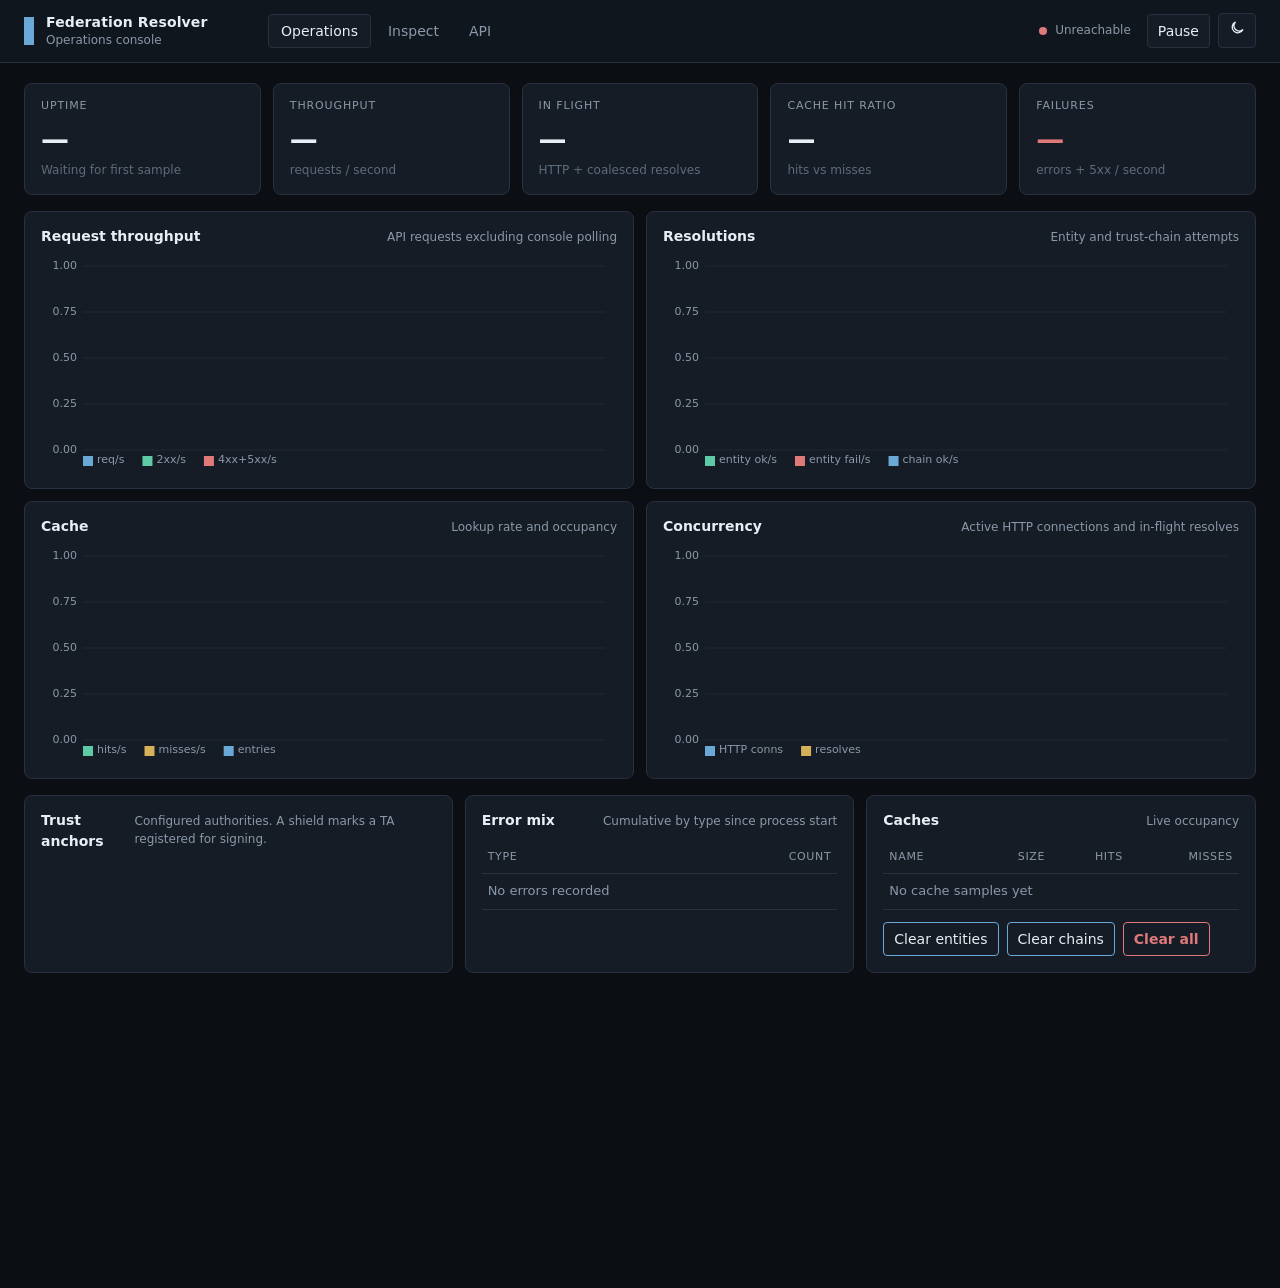
==== static/index.html @ e3e3c402 "add loadtest" ====
<!DOCTYPE html>
<html lang="en" data-theme="dark">
<head>
    <meta charset="UTF-8">
    <meta name="viewport" content="width=device-width, initial-scale=1.0">
    <title>Federation Resolver</title>
    <link rel="stylesheet" href="/static/css/console.css">
</head>
<body>
    <header class="topbar">
        <div class="brand">
            <span class="brand-mark" aria-hidden="true"></span>
            <div>
                <div class="brand-name" id="serviceName">Federation Resolver</div>
                <div class="brand-sub">Operations console</div>
            </div>
        </div>
        <nav class="tabs" role="tablist">
            <button class="tab is-active" data-view="ops" role="tab" aria-selected="true">Operations</button>
            <button class="tab" data-view="inspect" role="tab" aria-selected="false">Inspect</button>
            <button class="tab" data-view="api" role="tab" aria-selected="false">API</button>
        </nav>
        <div class="topbar-actions">
            <span class="live-pill" id="livePill" title="Live metrics polling">
                <span class="live-dot"></span>
                <span id="liveLabel">Live</span>
            </span>
            <button class="icon-btn" id="signOutBtn" type="button" hidden>Sign out</button>
            <button class="icon-btn" id="pauseBtn" type="button" title="Pause live updates">Pause</button>
            <button class="icon-btn" id="themeBtn" type="button" title="Toggle theme" aria-label="Toggle color theme">
                <svg class="icon-sun" width="16" height="16" viewBox="0 0 24 24" fill="none" stroke="currentColor" stroke-width="2"><circle cx="12" cy="12" r="4"/><path d="M12 2v2M12 20v2M4.9 4.9l1.4 1.4M17.7 17.7l1.4 1.4M2 12h2M20 12h2M4.9 19.1l1.4-1.4M17.7 6.3l1.4-1.4"/></svg>
                <svg class="icon-moon" width="16" height="16" viewBox="0 0 24 24" fill="none" stroke="currentColor" stroke-width="2"><path d="M21 14.3A8.5 8.5 0 1 1 9.7 3 7 7 0 0 0 21 14.3z"/></svg>
            </button>
        </div>
    </header>

    <main>
        <section id="view-ops" class="view is-active">
            <div class="kpi-row">
                <article class="kpi">
                    <div class="kpi-label">Uptime</div>
                    <div class="kpi-value" id="kpiUptime">—</div>
                    <div class="kpi-hint" id="kpiUpdated">Waiting for first sample</div>
                </article>
                <article class="kpi">
                    <div class="kpi-label">Throughput</div>
                    <div class="kpi-value" id="kpiRps">—</div>
                    <div class="kpi-hint">requests / second</div>
                </article>
                <article class="kpi">
                    <div class="kpi-label">In flight</div>
                    <div class="kpi-value" id="kpiInflight">—</div>
                    <div class="kpi-hint">HTTP + coalesced resolves</div>
                </article>
                <article class="kpi">
                    <div class="kpi-label">Cache hit ratio</div>
                    <div class="kpi-value" id="kpiHitRatio">—</div>
                    <div class="kpi-hint" id="kpiCacheHint">hits vs misses</div>
                </article>
                <article class="kpi kpi-alert">
                    <div class="kpi-label">Failures</div>
                    <div class="kpi-value" id="kpiFail">—</div>
                    <div class="kpi-hint">errors + 5xx / second</div>
                </article>
            </div>

            <div class="chart-grid">
                <section class="panel">
                    <header class="panel-head">
                        <h2>Request throughput</h2>
                        <p>API requests excluding console polling</p>
                    </header>
                    <canvas id="chartThroughput" height="180"></canvas>
                </section>
                <section class="panel">
                    <header class="panel-head">
                        <h2>Resolutions</h2>
                        <p>Entity and trust-chain attempts</p>
                    </header>
                    <canvas id="chartResolutions" height="180"></canvas>
                </section>
                <section class="panel">
                    <header class="panel-head">
                        <h2>Cache</h2>
                        <p>Lookup rate and occupancy</p>
                    </header>
                    <canvas id="chartCache" height="180"></canvas>
                </section>
                <section class="panel">
                    <header class="panel-head">
                        <h2>Concurrency</h2>
                        <p>Active HTTP connections and in-flight resolves</p>
                    </header>
                    <canvas id="chartConcurrency" height="180"></canvas>
                </section>
            </div>

            <div class="split">
                <section class="panel">
                    <header class="panel-head">
                        <h2>Trust anchors</h2>
                        <p id="taSummary">Configured authorities. A shield marks a TA registered for signing.</p>
                    </header>
                    <ul class="anchor-list" id="anchorList"></ul>
                </section>
                <section class="panel">
                    <header class="panel-head">
                        <h2>Error mix</h2>
                        <p>Cumulative by type since process start</p>
                    </header>
                    <div class="table-wrap">
                        <table>
                            <thead>
                                <tr><th>Type</th><th class="num">Count</th></tr>
                            </thead>
                            <tbody id="errorTable">
                                <tr><td colspan="2" class="empty">No errors recorded</td></tr>
                            </tbody>
                        </table>
                    </div>
                </section>
                <section class="panel">
                    <header class="panel-head">
                        <h2>Caches</h2>
                        <p>Live occupancy</p>
                    </header>
                    <div class="table-wrap">
                        <table>
                            <thead>
                                <tr><th>Name</th><th class="num">Size</th><th class="num">Hits</th><th class="num">Misses</th></tr>
                            </thead>
                            <tbody id="cacheTable">
                                <tr><td colspan="4" class="empty">No cache samples yet</td></tr>
                            </tbody>
                        </table>
                    </div>
                    <div class="panel-actions">
                        <button class="btn btn-ghost" type="button" data-cache="entities">Clear entities</button>
                        <button class="btn btn-ghost" type="button" data-cache="chains">Clear chains</button>
                        <button class="btn btn-danger" type="button" data-cache="all">Clear all</button>
                    </div>
                </section>
            </div>
        </section>

        <section id="view-inspect" class="view">
            <div class="inspect-layout">
                <aside class="panel inspect-tools">
                    <header class="panel-head">
                        <h2>Look up</h2>
                        <p>Resolve live or inspect what is already cached</p>
                    </header>
                    <form id="inspectForm" class="form">
                        <label>
                            Entity identifier
                            <input id="entityId" type="text" placeholder="https://rp.example.org" autocomplete="off">
                        </label>
                        <label>
                            Trust anchor <span class="optional">optional</span>
                            <select id="trustAnchor">
                                <option value="">Any configured anchor</option>
                            </select>
                        </label>
                        <label class="check">
                            <input id="forceRefresh" type="checkbox">
                            Bypass cache
                        </label>
                        <div class="form-actions">
                            <button class="btn" type="submit" data-action="entity">Resolve entity</button>
                            <button class="btn" type="button" data-action="chain">Trust chain</button>
                            <button class="btn btn-ghost" type="button" data-action="fedlist">Federation list</button>
                        </div>
                        <div class="form-actions">
                            <button class="btn btn-ghost" type="button" data-action="cached-entity">Cached entity</button>
                            <button class="btn btn-ghost" type="button" data-action="cached-chain">Cached chain</button>
                        </div>
                    </form>
                </aside>
                <div class="inspect-lists">
                    <section class="panel">
                        <header class="panel-head">
                            <h2>Cached entities</h2>
                            <p id="cachedEntityCount">0 entries</p>
                        </header>
                        <div class="table-wrap">
                            <table>
                                <thead>
                                    <tr><th>Subject</th><th>Issuer</th><th>Expires</th></tr>
                                </thead>
                                <tbody id="cachedEntities"></tbody>
                            </table>
                        </div>
                    </section>
                    <section class="panel">
                        <header class="panel-head">
                            <h2>Cached trust chains</h2>
                            <p id="cachedChainCount">0 entries</p>
                        </header>
                        <div class="table-wrap">
                            <table>
                                <thead>
                                    <tr><th>Entity</th><th>Anchor</th><th>Depth</th><th>Expires</th></tr>
                                </thead>
                                <tbody id="cachedChains"></tbody>
                            </table>
                        </div>
                    </section>
                </div>
            </div>
        </section>

        <section id="view-api" class="view">
            <section class="panel api-frame-wrap">
                <header class="panel-head">
                    <h2>API explorer</h2>
                    <p>OpenAPI 3 with Try it out. Use <strong>Authorize</strong> with <code>API_KEY</code> (or <code>TA_API_KEY</code> for trust-anchor admin). Federation protocol routes stay public. <code>/metrics</code> uses <code>METRICS_TOKEN</code> when set.</p>
                </header>
                <iframe id="swaggerFrame" class="api-frame" title="Swagger UI" src="about:blank"></iframe>
            </section>
        </section>
    </main>

    <div class="lock" id="lockOverlay" hidden>
        <form class="lock-card" id="lockForm">
            <h2>Operator access</h2>
            <p>This console is protected. Enter the resolver <code>API_KEY</code>.</p>
            <label>
                API key
                <input id="apiKeyInput" type="password" autocomplete="current-password" placeholder="API_KEY">
            </label>
            <p class="lock-error" id="lockError" hidden>That key was rejected.</p>
            <button class="btn" type="submit">Unlock</button>
        </form>
    </div>

    <div class="modal" id="modal" hidden>
        <div class="modal-backdrop" data-close="true"></div>
        <div class="modal-card" role="dialog" aria-modal="true" aria-labelledby="modalTitle">
            <header class="modal-head">
                <div>
                    <h2 id="modalTitle">Result</h2>
                    <p class="modal-meta" id="modalMeta"></p>
                </div>
                <button class="icon-btn" type="button" data-close="true" aria-label="Close">Close</button>
            </header>
            <div class="modal-tabs">
                <button class="tab is-active" data-pane="pretty">Structure</button>
                <button class="tab" data-pane="raw">Raw</button>
            </div>
            <div class="modal-body">
                <div id="modalPretty" class="json-tree"></div>
                <pre id="modalRaw" class="raw-view" hidden></pre>
            </div>
        </div>
    </div>

    <script src="/static/js/console.js"></script>
</body>
</html>
---- static/css/console.css ----
:root {
    --font: "Segoe UI", "Helvetica Neue", ui-sans-serif, system-ui, sans-serif;
    --mono: ui-monospace, "SFMono-Regular", Menlo, Consolas, monospace;
    --radius: 8px;
    --space: 16px;
}

html[data-theme="dark"] {
    --bg: #0b0f14;
    --bg-elevated: #10161e;
    --surface: #151c26;
    --surface-hover: #1b2430;
    --border: #273140;
    --text: #e8eef5;
    --muted: #8b98a8;
    --faint: #5d6b7c;
    --accent: #6aa8d8;
    --accent-soft: rgba(106, 168, 216, 0.12);
    --positive: #5dcaa5;
    --warning: #d6b15a;
    --negative: #e07a7a;
    --chart-grid: rgba(232, 238, 245, 0.06);
    --shadow: none;
    --kpi-fail: var(--negative);
}

html[data-theme="light"] {
    --bg: #eef1f5;
    --bg-elevated: #f7f9fb;
    --surface: #ffffff;
    --surface-hover: #f3f6f9;
    --border: #d5dde6;
    --text: #17202a;
    --muted: #5c6b7a;
    --faint: #8493a3;
    --accent: #1f6fb2;
    --accent-soft: rgba(31, 111, 178, 0.08);
    --positive: #1f8a66;
    --warning: #9a7400;
    --negative: #c24747;
    --chart-grid: rgba(23, 32, 42, 0.08);
    --shadow: none;
    --kpi-fail: var(--negative);
}

* { box-sizing: border-box; }

html, body {
    margin: 0;
    min-height: 100%;
    background: var(--bg);
    color: var(--text);
    font-family: var(--font);
    font-size: 14px;
    line-height: 1.45;
}

button, input, select {
    font: inherit;
    color: inherit;
}

code {
    font-family: var(--mono);
    font-size: 0.92em;
}

.topbar {
    display: flex;
    align-items: center;
    gap: 24px;
    padding: 12px 24px;
    border-bottom: 1px solid var(--border);
    background: var(--bg-elevated);
    position: sticky;
    top: 0;
    z-index: 20;
}

.brand {
    display: flex;
    align-items: center;
    gap: 12px;
    min-width: 220px;
}

.brand-mark {
    width: 10px;
    height: 28px;
    background: var(--accent);
}

.brand-name {
    font-weight: 600;
    letter-spacing: 0.01em;
}

.brand-sub {
    color: var(--muted);
    font-size: 12px;
}

.tabs {
    display: flex;
    gap: 4px;
    flex: 1;
}

.tab {
    background: transparent;
    border: 1px solid transparent;
    color: var(--muted);
    padding: 6px 12px;
    border-radius: 4px;
    cursor: pointer;
}

.tab.is-active {
    color: var(--text);
    border-color: var(--border);
    background: var(--surface);
}

.topbar-actions {
    display: flex;
    align-items: center;
    gap: 8px;
}

.live-pill {
    display: inline-flex;
    align-items: center;
    gap: 8px;
    color: var(--muted);
    font-size: 12px;
    padding: 4px 8px;
}

.live-dot {
    width: 8px;
    height: 8px;
    border-radius: 50%;
    background: var(--positive);
}

.live-pill.is-error .live-dot {
    background: var(--negative);
}

.icon-btn, .btn {
    background: var(--surface);
    border: 1px solid var(--border);
    border-radius: 4px;
    padding: 6px 10px;
    cursor: pointer;
}

.icon-btn:hover, .btn:hover, .tab:hover {
    background: var(--surface-hover);
}

.btn {
    background: var(--accent);
    border-color: var(--accent);
    color: #0b0f14;
    font-weight: 600;
}

html[data-theme="light"] .btn {
    color: #fff;
}

.btn-ghost {
    background: var(--surface);
    color: var(--text);
    font-weight: 500;
}

.btn-danger {
    background: transparent;
    border-color: var(--negative);
    color: var(--negative);
}

html[data-theme="dark"] .icon-sun { display: none; }
html[data-theme="light"] .icon-moon { display: none; }

main {
    padding: 20px 24px 40px;
    max-width: 1440px;
    margin: 0 auto;
}

.view { display: none; }
.view.is-active { display: block; }

.kpi-row {
    display: grid;
    grid-template-columns: repeat(5, minmax(0, 1fr));
    gap: 12px;
    margin-bottom: 16px;
}

.kpi {
    background: var(--surface);
    border: 1px solid var(--border);
    border-radius: var(--radius);
    padding: 14px 16px;
}

.kpi-label {
    color: var(--muted);
    font-size: 11px;
    letter-spacing: 0.08em;
    text-transform: uppercase;
}

.kpi-value {
    font-size: 28px;
    font-variant-numeric: tabular-nums;
    font-weight: 600;
    margin: 6px 0 2px;
    letter-spacing: -0.03em;
}

.kpi-hint { color: var(--faint); font-size: 12px; }

.kpi-alert .kpi-value { color: var(--kpi-fail); }

.chart-grid, .split {
    display: grid;
    gap: 12px;
    margin-bottom: 16px;
}

.chart-grid { grid-template-columns: 1fr 1fr; }
.split { grid-template-columns: 1.1fr 1fr 1fr; }

.panel {
    background: var(--surface);
    border: 1px solid var(--border);
    border-radius: var(--radius);
    padding: 14px 16px 16px;
    min-width: 0;
}

.panel-head {
    display: flex;
    justify-content: space-between;
    align-items: baseline;
    gap: 12px;
    margin-bottom: 10px;
}

.panel-head h2 {
    margin: 0;
    font-size: 14px;
    font-weight: 600;
}

.panel-head p {
    margin: 0;
    color: var(--muted);
    font-size: 12px;
}

canvas {
    width: 100%;
    display: block;
}

.table-wrap { overflow: auto; max-height: 280px; }

table {
    width: 100%;
    border-collapse: collapse;
    font-size: 13px;
}

th, td {
    text-align: left;
    padding: 8px 6px;
    border-bottom: 1px solid var(--border);
    vertical-align: top;
}

th { color: var(--muted); font-weight: 500; font-size: 11px; text-transform: uppercase; letter-spacing: 0.06em; }
td.num, th.num { text-align: right; font-variant-numeric: tabular-nums; }
.empty, .muted { color: var(--muted); }
.clickable { cursor: pointer; }
.clickable:hover td { background: var(--surface-hover); }

.anchor-list {
    list-style: none;
    margin: 0;
    padding: 0;
}

.anchor-list li {
    display: flex;
    align-items: flex-start;
    gap: 8px;
    padding: 8px 0;
    border-bottom: 1px solid var(--border);
    word-break: break-all;
    font-family: var(--mono);
    font-size: 12px;
}

.anchor-list li .ta-id { flex: 1; min-width: 0; }

.ta-shield {
    flex-shrink: 0;
    width: 16px;
    height: 16px;
    margin-top: 1px;
    color: var(--positive);
}

.ta-shield-label {
    position: absolute;
    width: 1px;
    height: 1px;
    overflow: hidden;
    clip: rect(0 0 0 0);
}

.panel-actions {
    display: flex;
    flex-wrap: wrap;
    gap: 8px;
    margin-top: 12px;
}

.inspect-layout {
    display: grid;
    grid-template-columns: 340px 1fr;
    gap: 12px;
}

.form {
    display: flex;
    flex-direction: column;
    gap: 12px;
}

.form label {
    display: flex;
    flex-direction: column;
    gap: 6px;
    color: var(--muted);
    font-size: 12px;
}

.form input[type="url"], .form select {
    background: var(--bg);
    border: 1px solid var(--border);
    border-radius: 4px;
    padding: 8px 10px;
}

.optional { color: var(--faint); font-weight: 400; }

.check {
    flex-direction: row !important;
    align-items: center;
    gap: 8px;
}

.form-actions {
    display: flex;
    flex-wrap: wrap;
    gap: 8px;
}

.api-frame-wrap { min-height: calc(100vh - 140px); display: flex; flex-direction: column; }
.api-frame {
    flex: 1;
    width: 100%;
    min-height: 70vh;
    border: 1px solid var(--border);
    border-radius: 4px;
    background: #fff;
}

.modal[hidden] { display: none; }
.modal {
    position: fixed;
    inset: 0;
    z-index: 50;
}

.modal-backdrop {
    position: absolute;
    inset: 0;
    background: rgba(0, 0, 0, 0.55);
}

.modal-card {
    position: relative;
    margin: 5vh auto;
    width: min(960px, calc(100% - 32px));
    max-height: 90vh;
    display: flex;
    flex-direction: column;
    background: var(--bg-elevated);
    border: 1px solid var(--border);
    border-radius: var(--radius);
}

.modal-head {
    display: flex;
    justify-content: space-between;
    gap: 16px;
    padding: 16px 18px 8px;
    border-bottom: 1px solid var(--border);
}

.modal-head h2 { margin: 0 0 4px; font-size: 16px; }
.modal-meta { margin: 0; color: var(--muted); font-size: 12px; }

.modal-tabs {
    display: flex;
    gap: 4px;
    padding: 10px 18px 0;
}

.modal-body {
    padding: 12px 18px 18px;
    overflow: auto;
}

.json-tree, .raw-view {
    font-family: var(--mono);
    font-size: 12.5px;
    line-height: 1.55;
}

.raw-view {
    margin: 0;
    white-space: pre-wrap;
    word-break: break-word;
}

.json-key { color: var(--accent); }
.json-str { color: var(--positive); }
.json-num { color: var(--warning); }
.json-bool { color: var(--negative); }
.json-null { color: var(--faint); }

.tree-toggle {
    background: none;
    border: 0;
    color: var(--muted);
    cursor: pointer;
    padding: 0 4px 0 0;
    font-family: var(--mono);
}

.tree-block { margin-left: 16px; }
.tree-collapsed { display: none; }

.chain-steps {
    display: flex;
    flex-direction: column;
    gap: 0;
    margin-bottom: 16px;
}

.chain-step {
    border: 1px solid var(--border);
    border-radius: 4px;
    padding: 10px 12px;
    background: var(--surface);
}

.chain-step + .chain-step { margin-top: 8px; }
.chain-step h3 { margin: 0 0 4px; font-size: 13px; }
.chain-step p { margin: 0; color: var(--muted); font-size: 12px; }

.toast {
    position: fixed;
    bottom: 20px;
    right: 20px;
    background: var(--surface);
    border: 1px solid var(--border);
    padding: 10px 14px;
    border-radius: 4px;
    z-index: 80;
}

.lock {
    display: none;
    position: fixed;
    inset: 0;
    z-index: 70;
    background: rgba(11, 15, 20, 0.72);
    align-items: center;
    justify-content: center;
    padding: 24px;
}

.lock.is-open {
    display: flex;
}

.lock-card {
    width: min(420px, 100%);
    background: var(--bg-elevated);
    border: 1px solid var(--border);
    border-radius: var(--radius);
    padding: 22px 22px 20px;
}

.lock-card h2 {
    margin: 0 0 8px;
    font-size: 16px;
}

.lock-card p {
    margin: 0 0 16px;
    color: var(--muted);
    font-size: 13px;
}

.lock-card label {
    display: flex;
    flex-direction: column;
    gap: 6px;
    color: var(--muted);
    font-size: 12px;
    margin-bottom: 14px;
}

.lock-card input {
    background: var(--bg);
    border: 1px solid var(--border);
    border-radius: 4px;
    padding: 8px 10px;
}

.lock-error { color: var(--negative) !important; }

@media (max-width: 1100px) {
    .kpi-row, .chart-grid, .split, .inspect-layout {
        grid-template-columns: 1fr;
    }
    .topbar { flex-wrap: wrap; }
}
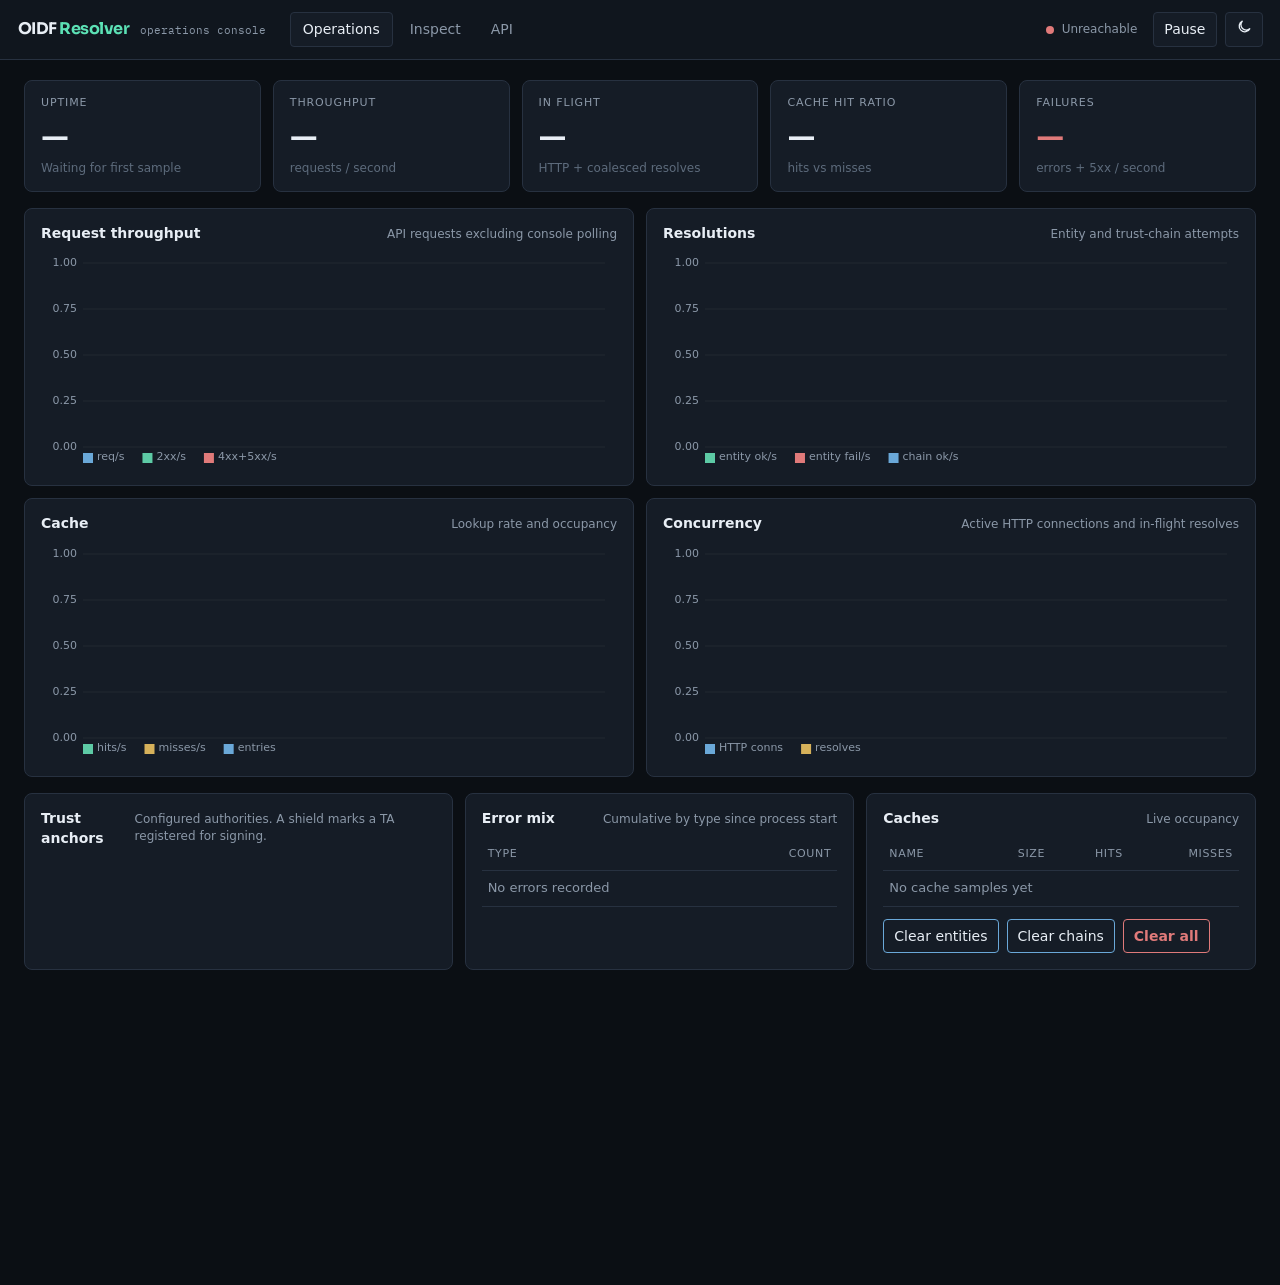
==== commit da22cfb5: "update header" ====
--- a/static/index.html
+++ b/static/index.html
@@ -4,16 +4,16 @@
     <meta charset="UTF-8">
     <meta name="viewport" content="width=device-width, initial-scale=1.0">
     <title>Federation Resolver</title>
+    <link rel="preconnect" href="https://fonts.googleapis.com">
+    <link rel="preconnect" href="https://fonts.gstatic.com" crossorigin>
+    <link href="https://fonts.googleapis.com/css2?family=IBM+Plex+Mono:wght@400;500&family=Sora:wght@400;500;600;700&display=swap" rel="stylesheet">
     <link rel="stylesheet" href="/static/css/console.css">
 </head>
 <body>
     <header class="topbar">
         <div class="brand">
-            <span class="brand-mark" aria-hidden="true"></span>
-            <div>
-                <div class="brand-name" id="serviceName">Federation Resolver</div>
-                <div class="brand-sub">Operations console</div>
-            </div>
+            <div class="brand-mark">OIDF&nbsp;<span>Resolver</span></div>
+            <div class="brand-sub" id="brandSub">operations console</div>
         </div>
         <nav class="tabs" role="tablist">
             <button class="tab is-active" data-view="ops" role="tab" aria-selected="true">Operations</button>
@@ -213,7 +213,7 @@
             <section class="panel api-frame-wrap">
                 <header class="panel-head">
                     <h2>API explorer</h2>
-                    <p>OpenAPI 3 with Try it out. Use <strong>Authorize</strong> with <code>API_KEY</code> (or <code>TA_API_KEY</code> for trust-anchor admin). Federation protocol routes stay public. <code>/metrics</code> uses <code>METRICS_TOKEN</code> when set.</p>
+                    <p>OpenAPI 3 with Try it out. GET routes are public. Use <strong>Authorize</strong> with <code>API_KEY</code> for cache POST/DELETE, or <code>TA_API_KEY</code> for trust-anchor register/unregister. <code>/metrics</code> uses <code>METRICS_TOKEN</code> when set.</p>
                 </header>
                 <iframe id="swaggerFrame" class="api-frame" title="Swagger UI" src="about:blank"></iframe>
             </section>
@@ -222,14 +222,14 @@
 
     <div class="lock" id="lockOverlay" hidden>
         <form class="lock-card" id="lockForm">
-            <h2>Operator access</h2>
-            <p>This console is protected. Enter the resolver <code>API_KEY</code>.</p>
+            <h2>Operator API key</h2>
+            <p>Viewing is open. Cache POST and DELETE require the resolver <code>API_KEY</code>.</p>
             <label>
                 API key
                 <input id="apiKeyInput" type="password" autocomplete="current-password" placeholder="API_KEY">
             </label>
             <p class="lock-error" id="lockError" hidden>That key was rejected.</p>
-            <button class="btn" type="submit">Unlock</button>
+            <button class="btn" type="submit">Save key</button>
         </form>
     </div>
 
--- a/static/css/console.css
+++ b/static/css/console.css
@@ -6,6 +6,7 @@
 }
 
 html[data-theme="dark"] {
+    --brand-accent: #5ce1b5;
     --bg: #0b0f14;
     --bg-elevated: #10161e;
     --surface: #151c26;
@@ -25,6 +26,7 @@
 }
 
 html[data-theme="light"] {
+    --brand-accent: #0b9e74;
     --bg: #eef1f5;
     --bg-elevated: #f7f9fb;
     --surface: #ffffff;
@@ -69,7 +71,7 @@
     display: flex;
     align-items: center;
     gap: 24px;
-    padding: 12px 24px;
+    padding: 0.85rem 1.25rem;
     border-bottom: 1px solid var(--border);
     background: var(--bg-elevated);
     position: sticky;
@@ -79,25 +81,27 @@
 
 .brand {
     display: flex;
-    align-items: center;
-    gap: 12px;
-    min-width: 220px;
+    align-items: baseline;
+    gap: 0.75rem;
+    min-width: 0;
 }
 
 .brand-mark {
-    width: 10px;
-    height: 28px;
-    background: var(--accent);
-}
-
-.brand-name {
-    font-weight: 600;
-    letter-spacing: 0.01em;
+    font-family: "Sora", var(--font);
+    font-weight: 700;
+    letter-spacing: -0.03em;
+    font-size: 1.15rem;
+    line-height: 1.1;
+}
+
+.brand-mark span {
+    color: var(--brand-accent);
 }
 
 .brand-sub {
     color: var(--muted);
-    font-size: 12px;
+    font-size: 0.8rem;
+    font-family: "IBM Plex Mono", var(--mono);
 }
 
 .tabs {
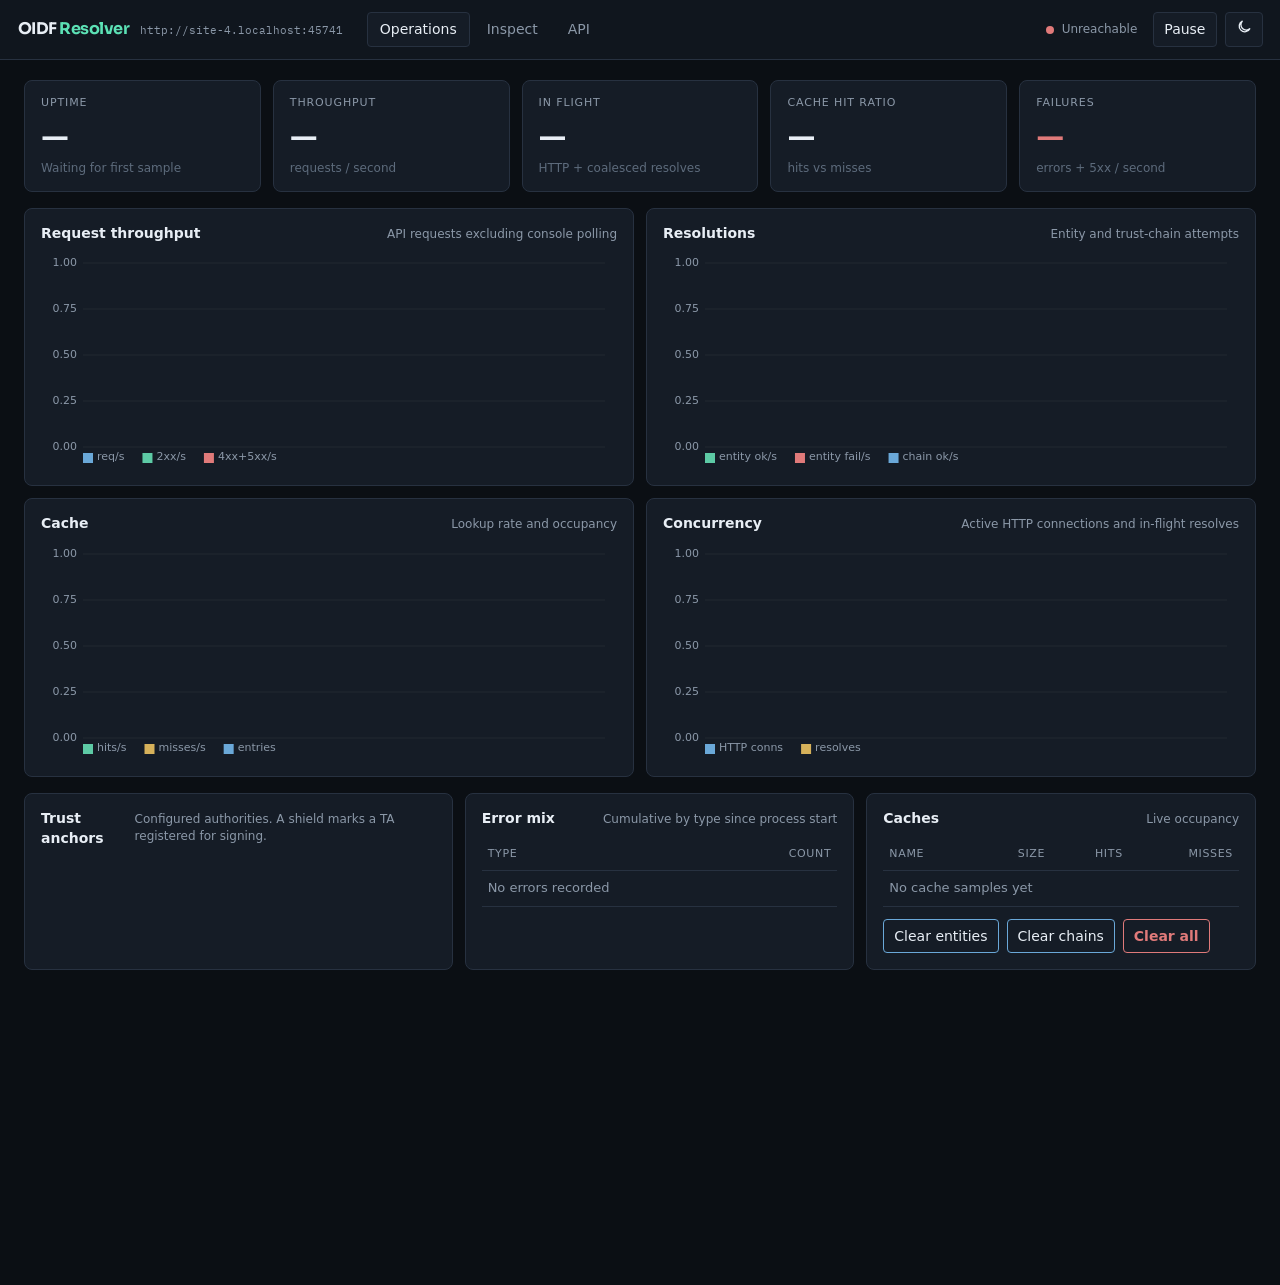
==== commit 82f9955c: "wip" ====
--- a/static/index.html
+++ b/static/index.html
@@ -13,7 +13,7 @@
     <header class="topbar">
         <div class="brand">
             <div class="brand-mark">OIDF&nbsp;<span>Resolver</span></div>
-            <div class="brand-sub" id="brandSub">operations console</div>
+            <div class="brand-sub" id="brandSub"></div>
         </div>
         <nav class="tabs" role="tablist">
             <button class="tab is-active" data-view="ops" role="tab" aria-selected="true">Operations</button>
@@ -213,7 +213,7 @@
             <section class="panel api-frame-wrap">
                 <header class="panel-head">
                     <h2>API explorer</h2>
-                    <p>OpenAPI 3 with Try it out. GET routes are public. Use <strong>Authorize</strong> with <code>API_KEY</code> for cache POST/DELETE, or <code>TA_API_KEY</code> for trust-anchor register/unregister. <code>/metrics</code> uses <code>METRICS_TOKEN</code> when set.</p>
+                    <p>OpenAPI 3 with Try it out. GET routes are public. Use <strong>Authorize</strong> with <code>API_KEY</code> for cache POST/DELETE and key rotate, or <code>TA_API_KEY</code> for trust-anchor register/unregister. <code>/metrics</code> uses <code>METRICS_TOKEN</code> when set.</p>
                 </header>
                 <iframe id="swaggerFrame" class="api-frame" title="Swagger UI" src="about:blank"></iframe>
             </section>
--- a/static/css/console.css
+++ b/static/css/console.css
@@ -102,6 +102,10 @@
     color: var(--muted);
     font-size: 0.8rem;
     font-family: "IBM Plex Mono", var(--mono);
+    overflow: hidden;
+    text-overflow: ellipsis;
+    white-space: nowrap;
+    max-width: min(48vw, 520px);
 }
 
 .tabs {
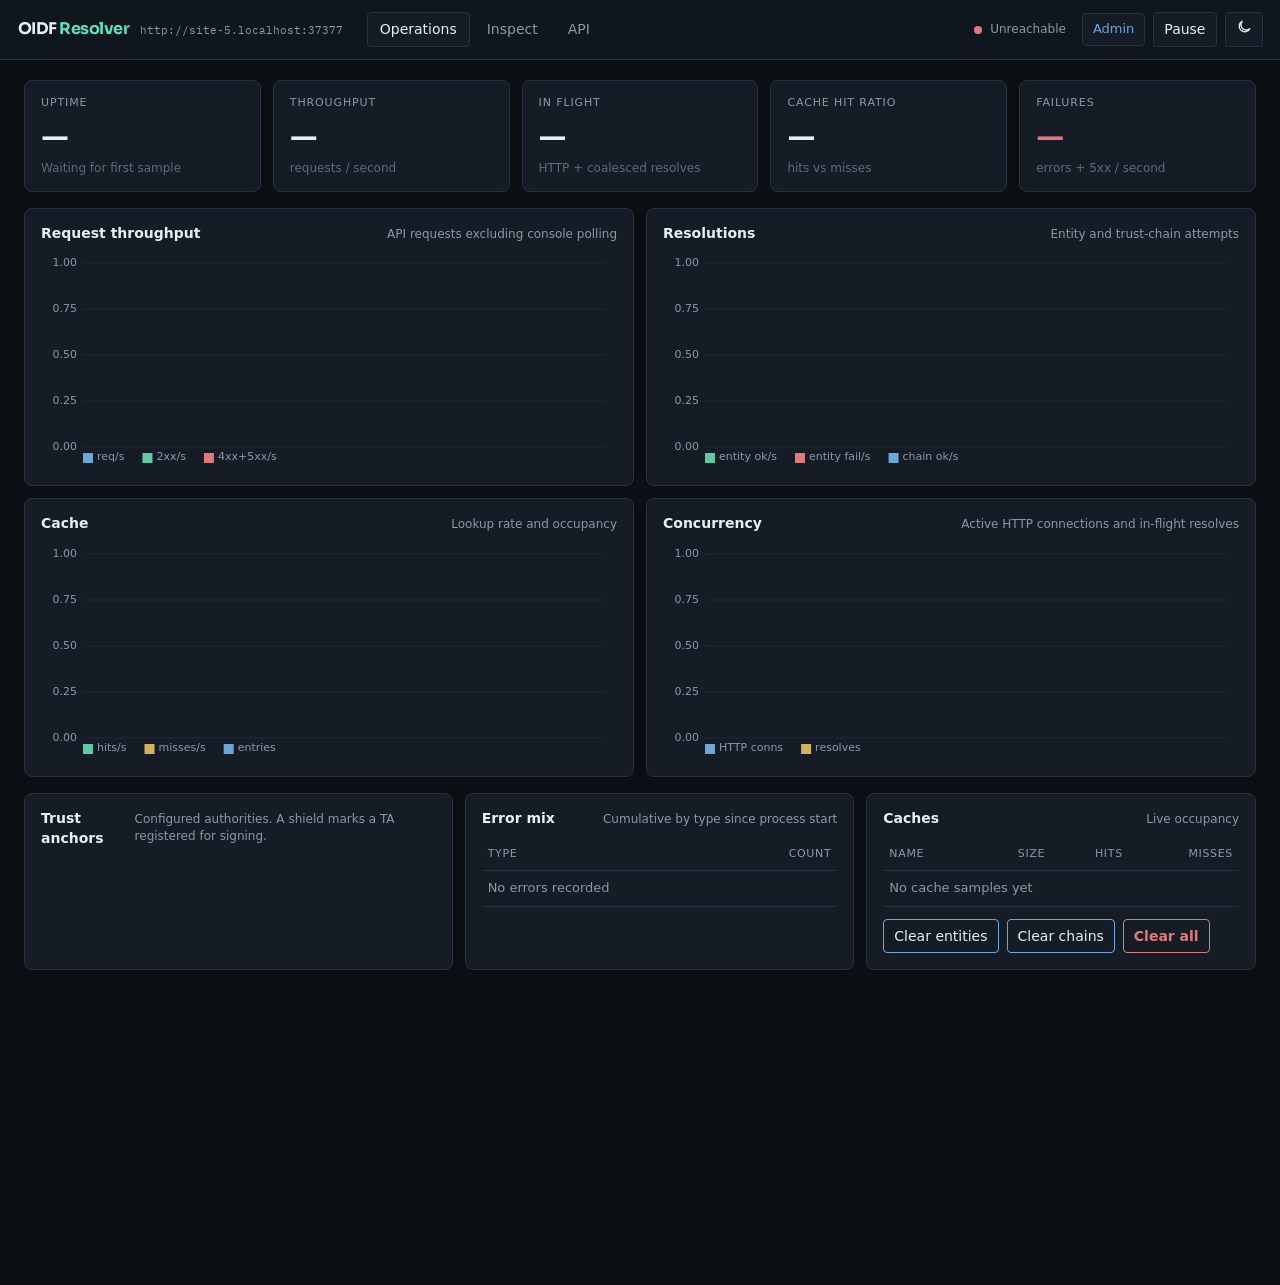
==== commit 120b8ccb: "add Admin UI" ====
--- a/static/index.html
+++ b/static/index.html
@@ -26,6 +26,7 @@
                 <span id="liveLabel">Live</span>
             </span>
             <button class="icon-btn" id="signOutBtn" type="button" hidden>Sign out</button>
+            <a class="admin-link" href="/admin">Admin</a>
             <button class="icon-btn" id="pauseBtn" type="button" title="Pause live updates">Pause</button>
             <button class="icon-btn" id="themeBtn" type="button" title="Toggle theme" aria-label="Toggle color theme">
                 <svg class="icon-sun" width="16" height="16" viewBox="0 0 24 24" fill="none" stroke="currentColor" stroke-width="2"><circle cx="12" cy="12" r="4"/><path d="M12 2v2M12 20v2M4.9 4.9l1.4 1.4M17.7 17.7l1.4 1.4M2 12h2M20 12h2M4.9 19.1l1.4-1.4M17.7 6.3l1.4-1.4"/></svg>
@@ -213,7 +214,7 @@
             <section class="panel api-frame-wrap">
                 <header class="panel-head">
                     <h2>API explorer</h2>
-                    <p>OpenAPI 3 with Try it out. GET routes are public. Use <strong>Authorize</strong> with <code>API_KEY</code> for cache POST/DELETE and key rotate, or <code>TA_API_KEY</code> for trust-anchor register/unregister. <code>/metrics</code> uses <code>METRICS_TOKEN</code> when set.</p>
+                    <p>OpenAPI 3 with Try it out. GET routes are public. Use <strong>Authorize</strong> with <code>API_KEY</code> or a PAT for cache POST/DELETE, <code>/admin/v1</code>, and configuration. Minting PATs requires the ENV <code>API_KEY</code> when set. Use <code>TA_API_KEY</code> for trust-anchor register/unregister. <code>/metrics</code> uses <code>METRICS_TOKEN</code> when set. Day-2 admin UI: <a href="/admin">/admin</a>.</p>
                 </header>
                 <iframe id="swaggerFrame" class="api-frame" title="Swagger UI" src="about:blank"></iframe>
             </section>
@@ -223,7 +224,7 @@
     <div class="lock" id="lockOverlay" hidden>
         <form class="lock-card" id="lockForm">
             <h2>Operator API key</h2>
-            <p>Viewing is open. Cache POST and DELETE require the resolver <code>API_KEY</code>.</p>
+            <p>Viewing is open. Cache POST and DELETE require the resolver <code>API_KEY</code> or a PAT.</p>
             <label>
                 API key
                 <input id="apiKeyInput" type="password" autocomplete="current-password" placeholder="API_KEY">
--- a/static/css/console.css
+++ b/static/css/console.css
@@ -155,6 +155,19 @@
     background: var(--negative);
 }
 
+.admin-link {
+    color: var(--accent);
+    text-decoration: none;
+    font-size: 13px;
+    padding: 6px 10px;
+    border: 1px solid var(--border);
+    border-radius: 4px;
+    background: var(--surface);
+}
+.admin-link:hover {
+    background: var(--surface-hover);
+}
+
 .icon-btn, .btn {
     background: var(--surface);
     border: 1px solid var(--border);
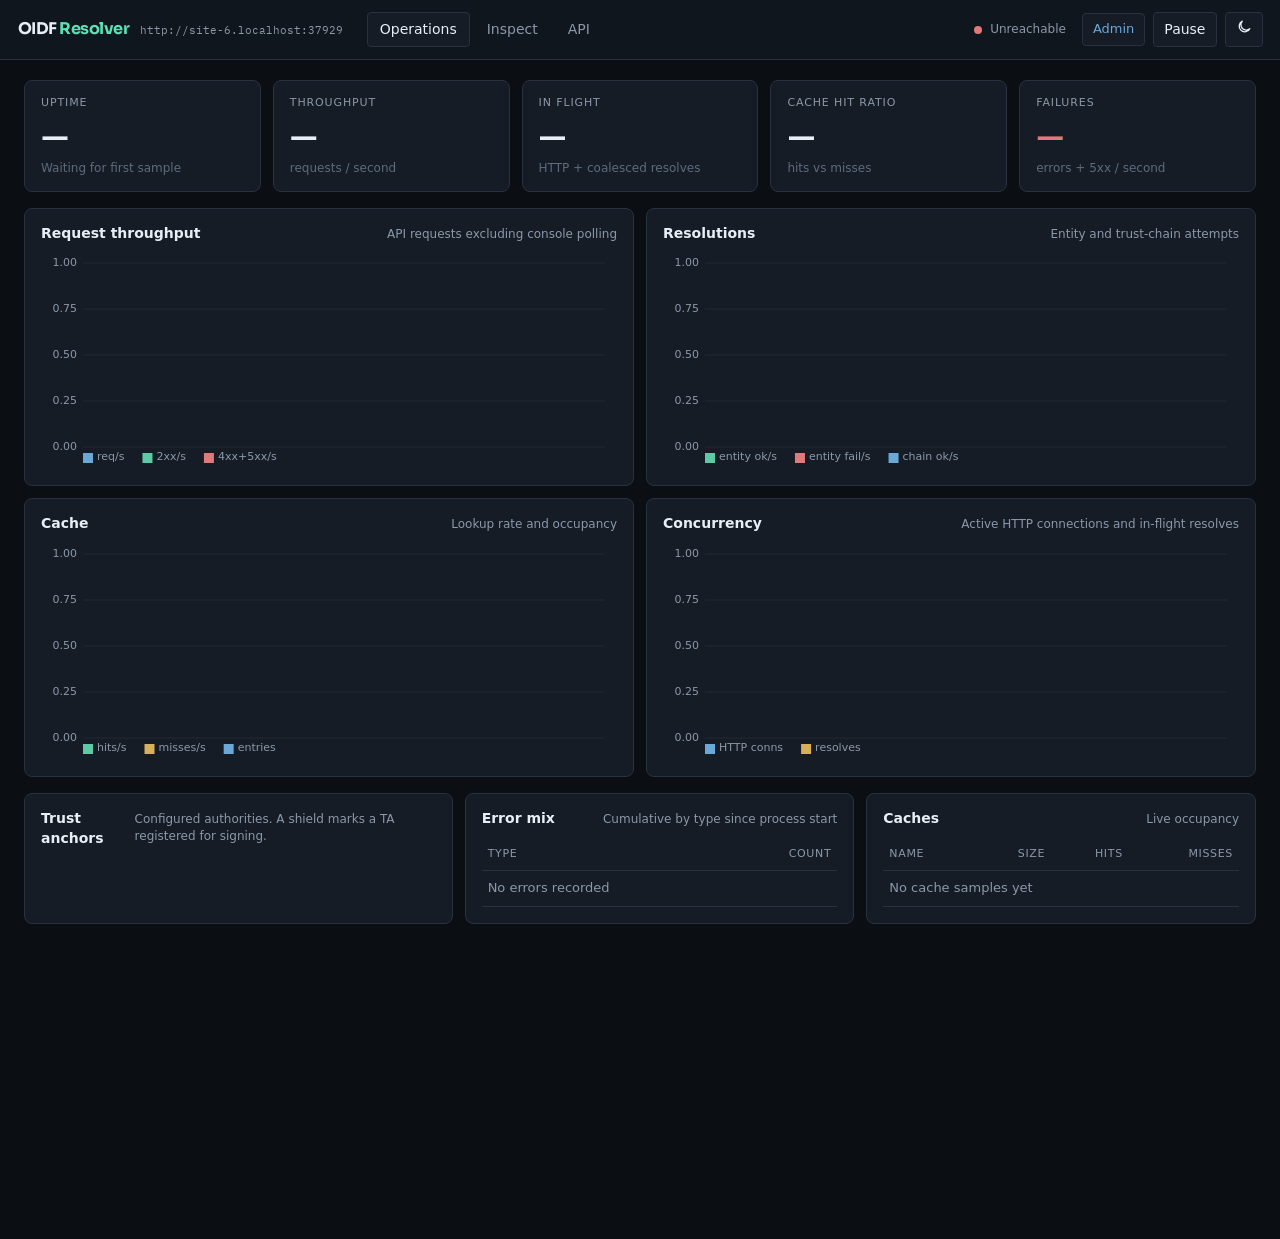
==== commit 7884a82b: "remove buttons from public page" ====
--- a/static/index.html
+++ b/static/index.html
@@ -25,7 +25,6 @@
                 <span class="live-dot"></span>
                 <span id="liveLabel">Live</span>
             </span>
-            <button class="icon-btn" id="signOutBtn" type="button" hidden>Sign out</button>
             <a class="admin-link" href="/admin">Admin</a>
             <button class="icon-btn" id="pauseBtn" type="button" title="Pause live updates">Pause</button>
             <button class="icon-btn" id="themeBtn" type="button" title="Toggle theme" aria-label="Toggle color theme">
@@ -134,11 +133,6 @@
                                 <tr><td colspan="4" class="empty">No cache samples yet</td></tr>
                             </tbody>
                         </table>
-                    </div>
-                    <div class="panel-actions">
-                        <button class="btn btn-ghost" type="button" data-cache="entities">Clear entities</button>
-                        <button class="btn btn-ghost" type="button" data-cache="chains">Clear chains</button>
-                        <button class="btn btn-danger" type="button" data-cache="all">Clear all</button>
                     </div>
                 </section>
             </div>
@@ -214,25 +208,12 @@
             <section class="panel api-frame-wrap">
                 <header class="panel-head">
                     <h2>API explorer</h2>
-                    <p>OpenAPI 3 with Try it out. GET routes are public. Use <strong>Authorize</strong> with <code>API_KEY</code> or a PAT for cache POST/DELETE, <code>/admin/v1</code>, and configuration. Minting PATs requires the ENV <code>API_KEY</code> when set. Use <code>TA_API_KEY</code> for trust-anchor register/unregister. <code>/metrics</code> uses <code>METRICS_TOKEN</code> when set. Day-2 admin UI: <a href="/admin">/admin</a>.</p>
+                    <p>OpenAPI 3 with Try it out. GET routes are public. Use <strong>Authorize</strong> with <code>API_KEY</code> or a PAT for cache POST/DELETE, <code>/admin/v1</code>, and configuration. Minting PATs requires the ENV <code>API_KEY</code> when set. Use <code>TA_API_KEY</code> for trust-anchor register/unregister. <code>/metrics</code> uses <code>METRICS_TOKEN</code> when set. Cache clear and other operator actions live in the <a href="/admin">Admin UI</a>.</p>
                 </header>
                 <iframe id="swaggerFrame" class="api-frame" title="Swagger UI" src="about:blank"></iframe>
             </section>
         </section>
     </main>
-
-    <div class="lock" id="lockOverlay" hidden>
-        <form class="lock-card" id="lockForm">
-            <h2>Operator API key</h2>
-            <p>Viewing is open. Cache POST and DELETE require the resolver <code>API_KEY</code> or a PAT.</p>
-            <label>
-                API key
-                <input id="apiKeyInput" type="password" autocomplete="current-password" placeholder="API_KEY">
-            </label>
-            <p class="lock-error" id="lockError" hidden>That key was rejected.</p>
-            <button class="btn" type="submit">Save key</button>
-        </form>
-    </div>
 
     <div class="modal" id="modal" hidden>
         <div class="modal-backdrop" data-close="true"></div>
--- a/static/css/console.css
+++ b/static/css/console.css
@@ -197,12 +197,6 @@
     font-weight: 500;
 }
 
-.btn-danger {
-    background: transparent;
-    border-color: var(--negative);
-    color: var(--negative);
-}
-
 html[data-theme="dark"] .icon-sun { display: none; }
 html[data-theme="light"] .icon-moon { display: none; }
 
@@ -346,13 +340,6 @@
     clip: rect(0 0 0 0);
 }
 
-.panel-actions {
-    display: flex;
-    flex-wrap: wrap;
-    gap: 8px;
-    margin-top: 12px;
-}
-
 .inspect-layout {
     display: grid;
     grid-template-columns: 340px 1fr;
@@ -510,58 +497,6 @@
     z-index: 80;
 }
 
-.lock {
-    display: none;
-    position: fixed;
-    inset: 0;
-    z-index: 70;
-    background: rgba(11, 15, 20, 0.72);
-    align-items: center;
-    justify-content: center;
-    padding: 24px;
-}
-
-.lock.is-open {
-    display: flex;
-}
-
-.lock-card {
-    width: min(420px, 100%);
-    background: var(--bg-elevated);
-    border: 1px solid var(--border);
-    border-radius: var(--radius);
-    padding: 22px 22px 20px;
-}
-
-.lock-card h2 {
-    margin: 0 0 8px;
-    font-size: 16px;
-}
-
-.lock-card p {
-    margin: 0 0 16px;
-    color: var(--muted);
-    font-size: 13px;
-}
-
-.lock-card label {
-    display: flex;
-    flex-direction: column;
-    gap: 6px;
-    color: var(--muted);
-    font-size: 12px;
-    margin-bottom: 14px;
-}
-
-.lock-card input {
-    background: var(--bg);
-    border: 1px solid var(--border);
-    border-radius: 4px;
-    padding: 8px 10px;
-}
-
-.lock-error { color: var(--negative) !important; }
-
 @media (max-width: 1100px) {
     .kpi-row, .chart-grid, .split, .inspect-layout {
         grid-template-columns: 1fr;
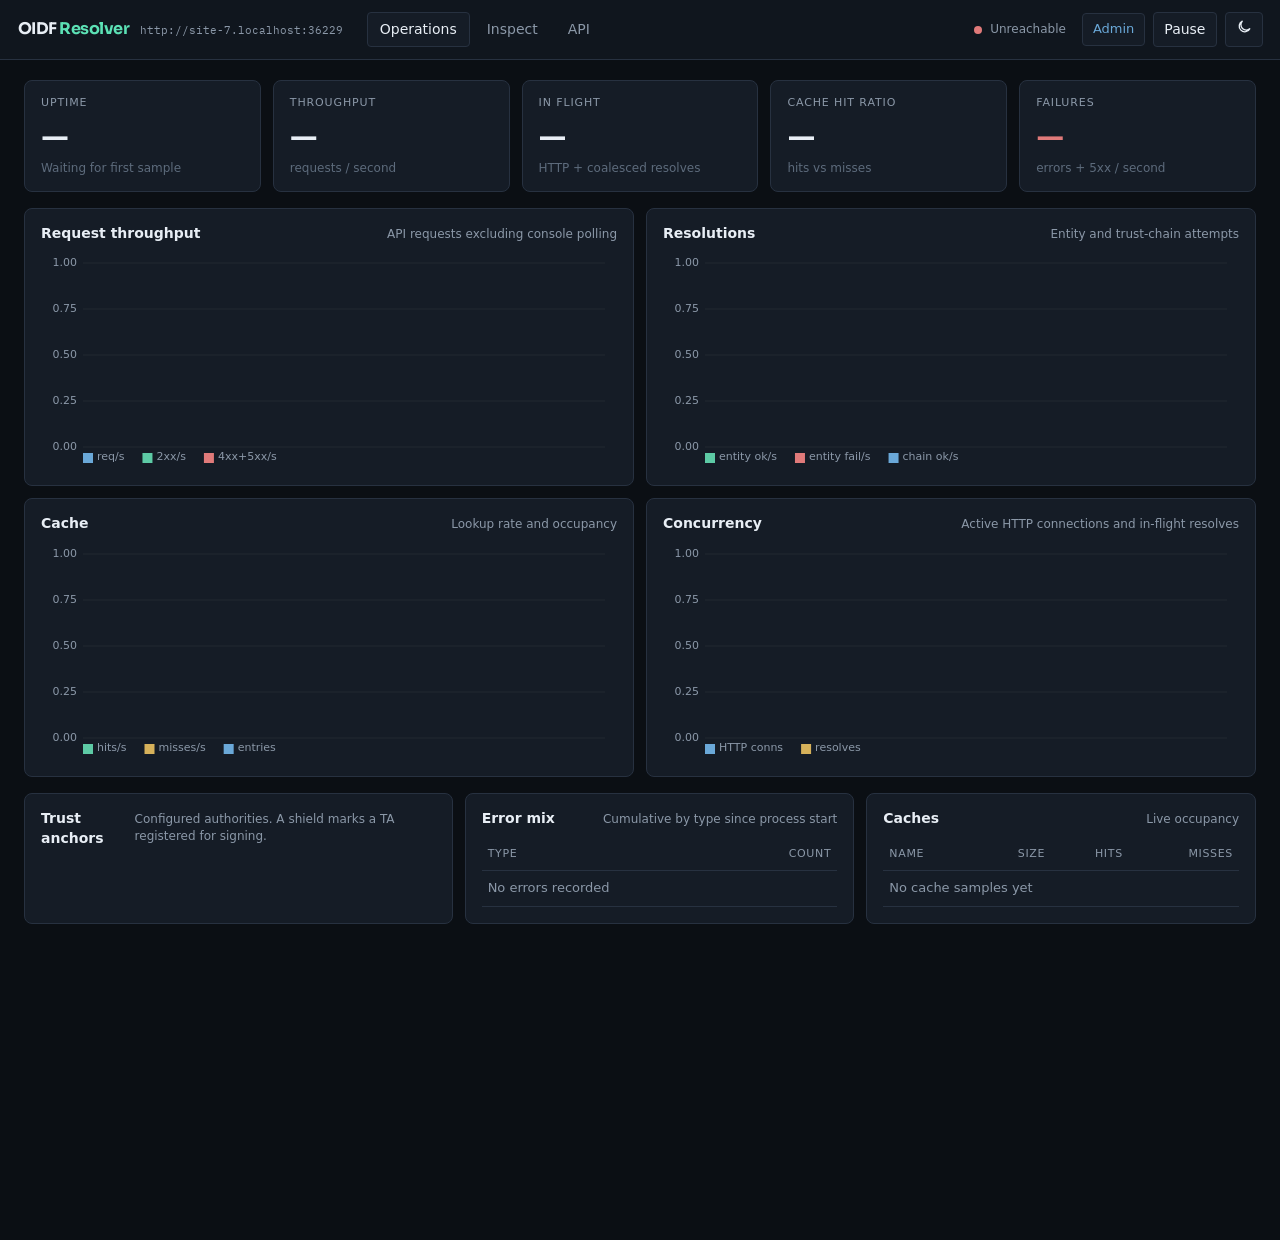
==== commit 1ad85184: "add option to delete cached entry" ====
--- a/static/index.html
+++ b/static/index.html
@@ -180,7 +180,7 @@
                         <div class="table-wrap">
                             <table>
                                 <thead>
-                                    <tr><th>Subject</th><th>Issuer</th><th>Expires</th></tr>
+                                    <tr><th>Subject</th><th>Issuer</th><th>Expires</th><th class="col-actions"></th></tr>
                                 </thead>
                                 <tbody id="cachedEntities"></tbody>
                             </table>
@@ -194,7 +194,7 @@
                         <div class="table-wrap">
                             <table>
                                 <thead>
-                                    <tr><th>Entity</th><th>Anchor</th><th>Depth</th><th>Expires</th></tr>
+                                    <tr><th>Entity</th><th>Anchor</th><th>Depth</th><th>Expires</th><th class="col-actions"></th></tr>
                                 </thead>
                                 <tbody id="cachedChains"></tbody>
                             </table>
--- a/static/css/console.css
+++ b/static/css/console.css
@@ -305,6 +305,40 @@
 .clickable { cursor: pointer; }
 .clickable:hover td { background: var(--surface-hover); }
 
+th.col-actions, td.col-actions {
+    width: 40px;
+    text-align: right;
+    padding-right: 4px;
+}
+
+button.row-delete {
+    display: inline-flex;
+    align-items: center;
+    justify-content: center;
+    padding: 4px;
+    background: transparent;
+    border: 1px solid transparent;
+    border-radius: 4px;
+    color: var(--muted);
+    cursor: pointer;
+    line-height: 0;
+}
+
+button.row-delete:hover {
+    color: var(--negative);
+    background: color-mix(in srgb, var(--negative) 12%, transparent);
+    border-color: transparent;
+}
+
+button.row-delete:disabled {
+    opacity: 0.5;
+    cursor: wait;
+}
+
+button.row-delete svg {
+    display: block;
+}
+
 .anchor-list {
     list-style: none;
     margin: 0;
